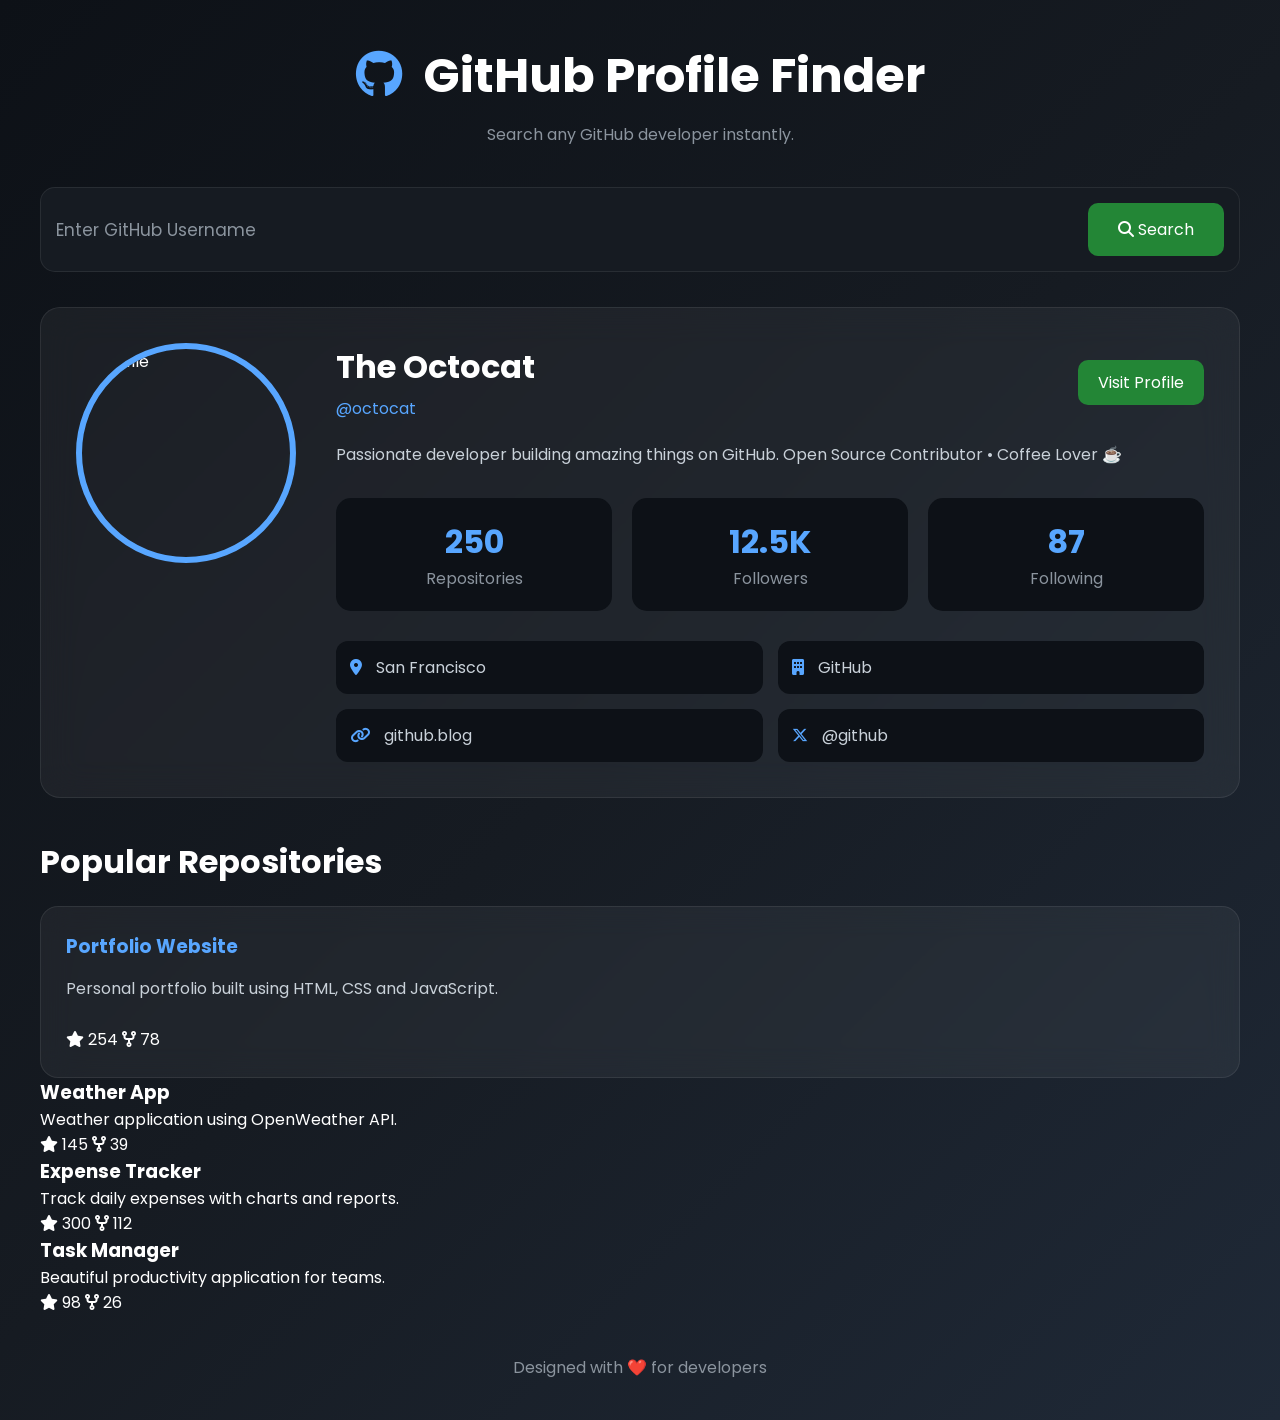
==== GitHub Profile finder/index.html @ a37976ab "started the project Github profile finder" ====
<!DOCTYPE html>
<html lang="en">

<head>
  <meta charset="UTF-8">
  <meta name="viewport" content="width=device-width, initial-scale=1.0">
  <title>GitHub Profile Finder</title>

  <link rel="stylesheet" href="style.css">

  <!-- Font Awesome -->
  <link rel="stylesheet" href="https://cdnjs.cloudflare.com/ajax/libs/font-awesome/6.5.2/css/all.min.css">

  <!-- Google Font -->
  <link href="https://fonts.googleapis.com/css2?family=Poppins:wght@300;400;500;600;700&display=swap" rel="stylesheet">
</head>

<body>

  <div class="container">

    <!-- Heading -->
    <header>

      <h1>
        <i class="fa-brands fa-github"></i>
        GitHub Profile Finder
      </h1>

      <p>Search any GitHub developer instantly.</p>

    </header>

    <!-- Search -->

    <div class="search-box">

      <input type="text" placeholder="Enter GitHub Username" class="Search-bar">

      <button class="searchglass">
        <i class="fa-solid fa-magnifying-glass"></i>
        Search
      </button>

    </div>

    <!-- Profile Card -->

    <section class="profile-card">

      <div class="left">

        <img src="https://avatars.githubusercontent.com/u/583231?v=4" alt="profile"  class="profile-pic">

      </div>

      <div class="right">

        <div class="top">

          <div>

            <h2 class="name">The Octocat</h2>

            <span>@octocat</span>

          </div>

          <a href="#">Visit Profile</a>

        </div>

        <p class="bio">
          Passionate developer building amazing things on GitHub.
          Open Source Contributor • Coffee Lover ☕
        </p>

        <div class="stats">

          <div class="box">
            <h3 class="repo">250</h3>
            <span>Repositories</span>
          </div>

          <div class="box">
            <h3 class="followers">12.5K</h3>
            <span>Followers</span>
          </div>

          <div class="box">
            <h3 class="following">87</h3>
            <span>Following</span>
          </div>

        </div>

        <div class="info">

          <div class="loaction">
            <i class="fa-solid fa-location-dot"></i>
            San Francisco
          </div>

          <div class="github link">
            <i class="fa-solid fa-building"></i>
            GitHub
          </div>

          <div class="blog">
            <i class="fa-solid fa-link"></i>
            github.blog
          </div>

          <div class="twitter">
            <i class="fa-brands fa-x-twitter"></i>
            @github
          </div>

        </div>

      </div>

    </section>

    <!-- Repository Section -->

    <section class="repo-section">

      <div class="title">

        <h2>Popular Repositories</h2>

      </div>

      <div class="repo-grid1">

        <div class="repo-card">

          <h3>Portfolio Website</h3>

          <p>
            Personal portfolio built using HTML,
            CSS and JavaScript.
          </p>

          <div class="repo-footer1">

            <span class="stars1">
              <i class="fa-solid fa-star"></i>
              254
            </span>

            <span class="forks1">
              <i class="fa-solid fa-code-fork"></i>
              78
            </span>

          </div>

        </div>

        <div class="repo-card2">

          <h3>Weather App</h3>

          <p>
            Weather application using OpenWeather API.
          </p>

          <div class="repo-footer2">

            <span class="stars2">
              <i class="fa-solid fa-star"></i>
              145
            </span>

            <span class="forks2">
              <i class="fa-solid fa-code-fork"></i>
              39
            </span>

          </div>

        </div>

        <div class="repo-card3">

          <h3>Expense Tracker</h3>

          <p>
            Track daily expenses with charts and reports.
          </p>

          <div class="repo-footer3">

            <span class="stars3">
              <i class="fa-solid fa-star"></i>
              300
            </span>

            <span class="forks3">
              <i class="fa-solid fa-code-fork"></i>
              112
            </span>

          </div>

        </div>

        <div class="repo-card4">

          <h3>Task Manager</h3>

          <p>
            Beautiful productivity application for teams.
          </p>

          <div class="repo-footer4">

            <span class="stars4">
              <i class="fa-solid fa-star"></i>
              98
            </span>

            <span class="forks4">
              <i class="fa-solid fa-code-fork"></i>
              26
            </span>

          </div>

        </div>

      </div>

    </section>

    <!-- Footer -->

    <footer>

      <p>
        Designed with ❤️ for developers
      </p>

    </footer>

  </div>

</body>

</html>
---- GitHub Profile finder/style.css ----
/* Google Font */
@import url('https://fonts.googleapis.com/css2?family=Poppins:wght@300;400;500;600;700;800&display=swap');

*{
    margin:0;
    padding:0;
    box-sizing:border-box;
    font-family:'Poppins',sans-serif;
}

body{
    background:linear-gradient(135deg,#0d1117,#161b22,#1f2937);
    color:#fff;
    min-height:100vh;
    display:flex;
    justify-content:center;
    padding:40px 20px;
}

.container{
    width:100%;
    max-width:1200px;
}

/* ================= HEADER ================= */

header{
    text-align:center;
    margin-bottom:40px;
}

header h1{
    font-size:3rem;
    font-weight:700;
    margin-bottom:10px;
}

header i{
    color:#58a6ff;
    margin-right:10px;
}

header p{
    color:#8b949e;
    font-size:1rem;
}

/* ================= SEARCH ================= */

.search-box{
    width:100%;
    background:#161b22;
    border:1px solid rgba(255,255,255,.08);
    border-radius:15px;
    padding:15px;
    display:flex;
    gap:15px;
    margin-bottom:35px;
}

.search-box input{
    flex:1;
    background:transparent;
    border:none;
    outline:none;
    color:white;
    font-size:17px;
}

.search-box input::placeholder{
    color:#8b949e;
}

.search-box button{
    border:none;
    cursor:pointer;
    background:#238636;
    color:white;
    padding:14px 30px;
    border-radius:10px;
    font-size:16px;
    transition:.3s;
}

.search-box button:hover{
    background:#2ea043;
    transform:translateY(-2px);
}

/* ================= PROFILE ================= */

.profile-card{
    display:flex;
    gap:40px;
    background:rgba(255,255,255,.05);
    backdrop-filter:blur(18px);
    border-radius:20px;
    padding:35px;
    border:1px solid rgba(255,255,255,.08);
    margin-bottom:40px;
}

.left{
    display:flex;
    justify-content:center;
    align-items:flex-start;
}

.left img{
    width:220px;
    height:220px;
    border-radius:50%;
    border:6px solid #58a6ff;
    object-fit:cover;
}

.right{
    flex:1;
}

/* ================= TOP ================= */

.top{
    display:flex;
    justify-content:space-between;
    align-items:center;
    margin-bottom:20px;
}

.top h2{
    font-size:2rem;
    margin-bottom:5px;
}

.top span{
    color:#58a6ff;
}

.top a{
    text-decoration:none;
    color:white;
    background:#238636;
    padding:10px 20px;
    border-radius:10px;
    transition:.3s;
}

.top a:hover{
    background:#2ea043;
}

.bio{
    color:#c9d1d9;
    line-height:1.7;
    margin-bottom:30px;
}

/* ================= STATS ================= */

.stats{
    display:grid;
    grid-template-columns:repeat(3,1fr);
    gap:20px;
    margin-bottom:30px;
}

.box{
    background:#0d1117;
    padding:20px;
    text-align:center;
    border-radius:15px;
    transition:.3s;
}

.box:hover{
    transform:translateY(-5px);
}

.box h3{
    font-size:2rem;
    color:#58a6ff;
}

.box span{
    color:#8b949e;
}

/* ================= INFO ================= */

.info{
    display:grid;
    grid-template-columns:repeat(2,1fr);
    gap:15px;
}

.info div{
    background:#0d1117;
    padding:14px;
    border-radius:12px;
    color:#c9d1d9;
}

.info i{
    color:#58a6ff;
    margin-right:10px;
}

/* ================= REPOSITORIES ================= */

.repo-section{
    margin-bottom:40px;
}

.title{
    margin-bottom:20px;
}

.title h2{
    font-size:2rem;
}

.repo-grid{
    display:grid;
    grid-template-columns:repeat(auto-fit,minmax(260px,1fr));
    gap:25px;
}

.repo-card{
    background:rgba(255,255,255,.05);
    backdrop-filter:blur(15px);
    border-radius:18px;
    padding:25px;
    border:1px solid rgba(255,255,255,.08);
    transition:.35s;
}

.repo-card:hover{
    transform:translateY(-8px);
}

.repo-card h3{
    margin-bottom:15px;
    color:#58a6ff;
}

.repo-card p{
    color:#c9d1d9;
    line-height:1.6;
    margin-bottom:25px;
}

.repo-footer{
    display:flex;
    justify-content:space-between;
}

.repo-footer span{
    color:#8b949e;
}

.repo-footer i{
    color:#f1c40f;
    margin-right:6px;
}

/* ================= FOOTER ================= */

footer{
    text-align:center;
    margin-top:20px;
    color:#8b949e;
}

/* ================= SCROLLBAR ================= */

::-webkit-scrollbar{
    width:10px;
}

::-webkit-scrollbar-track{
    background:#0d1117;
}

::-webkit-scrollbar-thumb{
    background:#58a6ff;
    border-radius:10px;
}

/* ================= RESPONSIVE ================= */

@media(max-width:900px){

    .profile-card{
        flex-direction:column;
        text-align:center;
    }

    .left{
        justify-content:center;
    }

    .top{
        flex-direction:column;
        gap:15px;
    }

    .stats{
        grid-template-columns:1fr;
    }

    .info{
        grid-template-columns:1fr;
    }

}

@media(max-width:700px){

    header h1{
        font-size:2.2rem;
    }

    .search-box{
        flex-direction:column;
    }

    .search-box button{
        width:100%;
    }

    .left img{
        width:180px;
        height:180px;
    }

}

@media(max-width:500px){

    .profile-card{
        padding:20px;
    }

    .repo-card{
        padding:20px;
    }

    .top h2{
        font-size:1.5rem;
    }

    .title h2{
        font-size:1.6rem;
    }

}
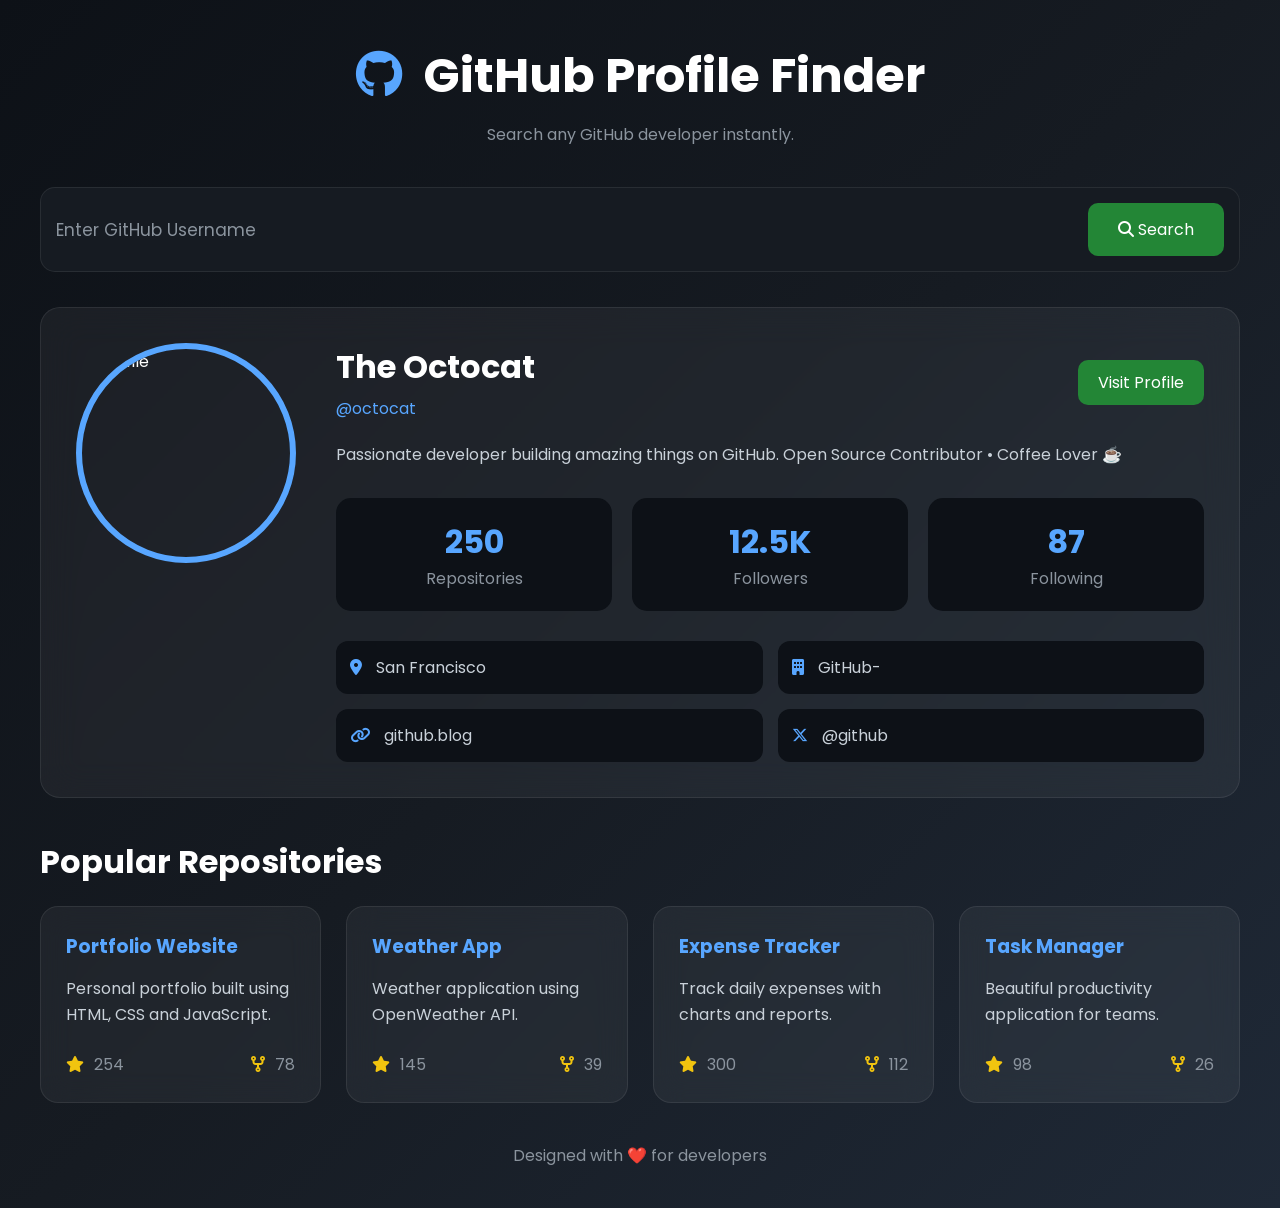
==== commit 3836c205: "gitHub profile finder is completed" ====
--- a/GitHub Profile finder/index.html
+++ b/GitHub Profile finder/index.html
@@ -37,7 +37,7 @@
 
       <input type="text" placeholder="Enter GitHub Username" class="Search-bar">
 
-      <button class="searchglass">
+      <button class="searchinglass">
         <i class="fa-solid fa-magnifying-glass"></i>
         Search
       </button>
@@ -58,7 +58,7 @@
 
         <div class="top">
 
-          <div>
+          <div class="Username">
 
             <h2 class="name">The Octocat</h2>
 
@@ -96,14 +96,14 @@
 
         <div class="info">
 
-          <div class="loaction">
+          <div class="location">
             <i class="fa-solid fa-location-dot"></i>
             San Francisco
           </div>
 
-          <div class="github link">
+          <div class="github-link">
             <i class="fa-solid fa-building"></i>
-            GitHub
+            GitHub-
           </div>
 
           <div class="blog">
@@ -132,9 +132,9 @@
 
       </div>
 
-      <div class="repo-grid1">
-
-        <div class="repo-card">
+      <div class="repo-grid">
+
+        <div class="repo-card1">
 
           <h3>Portfolio Website</h3>
 
@@ -143,7 +143,7 @@
             CSS and JavaScript.
           </p>
 
-          <div class="repo-footer1">
+          <div class="repo-footer">
 
             <span class="stars1">
               <i class="fa-solid fa-star"></i>
@@ -167,7 +167,7 @@
             Weather application using OpenWeather API.
           </p>
 
-          <div class="repo-footer2">
+          <div class="repo-footer">
 
             <span class="stars2">
               <i class="fa-solid fa-star"></i>
@@ -191,7 +191,7 @@
             Track daily expenses with charts and reports.
           </p>
 
-          <div class="repo-footer3">
+          <div class="repo-footer">
 
             <span class="stars3">
               <i class="fa-solid fa-star"></i>
@@ -215,7 +215,7 @@
             Beautiful productivity application for teams.
           </p>
 
-          <div class="repo-footer4">
+          <div class="repo-footer">
 
             <span class="stars4">
               <i class="fa-solid fa-star"></i>
@@ -246,7 +246,7 @@
     </footer>
 
   </div>
-
+<script src="javascript.js"></script>
 </body>
 
 </html>
--- a/GitHub Profile finder/style.css
+++ b/GitHub Profile finder/style.css
@@ -225,7 +225,7 @@
     gap:25px;
 }
 
-.repo-card{
+.repo-card1,.repo-card2,.repo-card3,.repo-card4{
     background:rgba(255,255,255,.05);
     backdrop-filter:blur(15px);
     border-radius:18px;
@@ -234,16 +234,16 @@
     transition:.35s;
 }
 
-.repo-card:hover{
+.repo-card1:hover,.repo-card2:hover,.repo-card3:hover,.repo-card4:hover{
     transform:translateY(-8px);
 }
 
-.repo-card h3{
+.repo-card1 h3,.repo-card2 h3,.repo-card3 h3,.repo-card4 h3{
     margin-bottom:15px;
     color:#58a6ff;
 }
 
-.repo-card p{
+.repo-card1 p,.repo-card2 p,.repo-card3 p,.repo-card4 p{
     color:#c9d1d9;
     line-height:1.6;
     margin-bottom:25px;
